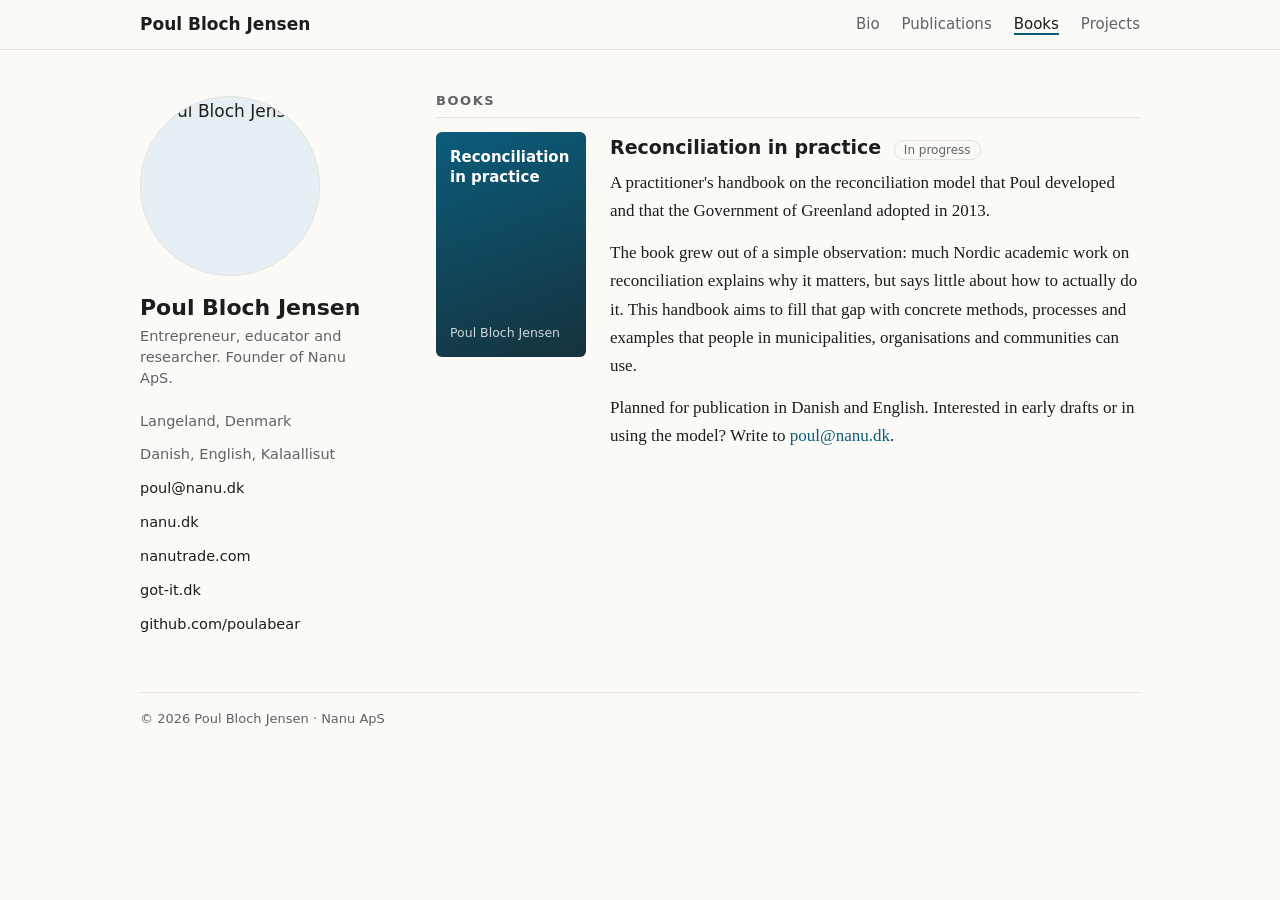
==== books.html @ 3503faa5 "Add bio site: Bio, Publications, Books, Projects" ====
<!doctype html>
<html lang="en">
<head>
<meta charset="utf-8">
<meta name="viewport" content="width=device-width, initial-scale=1">
<title>Books - Poul Bloch Jensen</title>
<meta name="description" content="Poul Bloch Jensen: Danish-Greenlandic entrepreneur, educator and researcher. Trade, reconciliation, Action Learning and practical IT and AI.">
<link rel="stylesheet" href="style.css">
</head>
<body>
<header class="topbar"><div class="in">
  <a class="brand" href="index.html">Poul Bloch Jensen</a>
  <nav><a href="index.html">Bio</a><a href="publications.html">Publications</a><a href="books.html" class="active">Books</a><a href="projects.html">Projects</a></nav>
</div></header>
<div class="wrap">
  <aside>
    <img class="avatar" src="https://github.com/poulabear.png?size=360" alt="Poul Bloch Jensen">
    <h1>Poul Bloch Jensen</h1>
    <p class="role">Entrepreneur, educator and researcher. Founder of Nanu ApS.</p>
    <ul class="meta">
      <li>Langeland, Denmark</li>
      <li>Danish, English, Kalaallisut</li>
      <li><a href="mailto:poul@nanu.dk">poul@nanu.dk</a></li>
      <li><a href="https://nanu.dk">nanu.dk</a></li>
      <li><a href="https://nanutrade.com">nanutrade.com</a></li>
      <li><a href="https://got-it.dk">got-it.dk</a></li>
      <li><a href="https://github.com/poulabear">github.com/poulabear</a></li>
    </ul>
  </aside>
  <main>
    <h2>Books</h2>
    <div class="book">
      <div class="cover">Reconciliation in practice<small>Poul Bloch Jensen</small></div>
      <div>
        <h3 class="ui" style="margin:0 0 6px;font-size:19px">Reconciliation in practice <span class="status">In progress</span></h3>
        <p>A practitioner's handbook on the reconciliation model that Poul developed and that the Government of Greenland adopted in 2013.</p>
        <p>The book grew out of a simple observation: much Nordic academic work on reconciliation explains why it matters, but says little about how to actually do it. This handbook aims to fill that gap with concrete methods, processes and examples that people in municipalities, organisations and communities can use.</p>
        <p>Planned for publication in Danish and English. Interested in early drafts or in using the model? Write to <a href="mailto:poul@nanu.dk">poul@nanu.dk</a>.</p>
      </div>
    </div>
  </main>
  <footer>&copy; 2026 Poul Bloch Jensen &middot; Nanu ApS</footer>
</div>
</body>
</html>
---- style.css ----
:root{
  --bg:#fbfaf7; --text:#1d1d1f; --muted:#5f6368; --line:#e4e1da;
  --accent:#0b5c7a; --accent-soft:#e6f0f4; --card:#ffffff;
}
@media (prefers-color-scheme: dark){
  :root{ --bg:#16181a; --text:#e8e6e1; --muted:#a3a7ab; --line:#2c2f33;
    --accent:#6cb6d4; --accent-soft:#1f2b31; --card:#1d2023; }
}
*{box-sizing:border-box}
body{margin:0;background:var(--bg);color:var(--text);
  font:17px/1.65 Georgia,"Iowan Old Style","Times New Roman",serif}
a{color:var(--accent);text-decoration:none;border-bottom:1px solid transparent}
a:hover{border-bottom-color:var(--accent)}
.ui{font-family:system-ui,-apple-system,"Segoe UI",sans-serif}

/* top navigation */
.topbar{border-bottom:1px solid var(--line);background:var(--bg);position:sticky;top:0;z-index:5}
.topbar .in{max-width:1040px;margin:0 auto;padding:14px 20px;display:flex;align-items:center;justify-content:space-between;gap:16px;flex-wrap:wrap}
.brand{font:600 17px system-ui,-apple-system,"Segoe UI",sans-serif;color:var(--text)}
.brand:hover{border:0}
nav{display:flex;gap:22px;font:15px system-ui,-apple-system,"Segoe UI",sans-serif}
nav a{color:var(--muted)}
nav a.active{color:var(--text);border-bottom:2px solid var(--accent)}

.wrap{max-width:1040px;margin:0 auto;padding:40px 20px;display:grid;
  grid-template-columns:240px 1fr;gap:56px}
aside{position:sticky;top:96px;align-self:start;font-family:system-ui,-apple-system,"Segoe UI",sans-serif}
.avatar{width:180px;height:180px;border-radius:50%;object-fit:cover;
  background:var(--accent-soft);display:block;border:1px solid var(--line)}
aside h1{font:600 22px/1.25 system-ui,-apple-system,"Segoe UI",sans-serif;margin:18px 0 4px}
.role{color:var(--muted);font-size:14.5px;line-height:1.45;margin:0 0 16px}
.meta{list-style:none;padding:0;margin:0;font-size:14.5px}
.meta li{padding:5px 0;color:var(--muted)}
.meta a{color:var(--text)}

main h2{font:600 13px/1 system-ui,-apple-system,"Segoe UI",sans-serif;letter-spacing:.12em;
  text-transform:uppercase;color:var(--muted);margin:44px 0 14px;padding-bottom:10px;border-bottom:1px solid var(--line)}
main h2:first-child{margin-top:4px}
p{margin:0 0 14px}
.grid{display:grid;grid-template-columns:repeat(2,1fr);gap:14px}
.card{background:var(--card);border:1px solid var(--line);border-radius:10px;padding:18px 20px}
.card h3{font:600 16px/1.3 system-ui,-apple-system,"Segoe UI",sans-serif;margin:0 0 6px}
.card p{font-size:15.5px;margin:0}
.card .tag{font:12px system-ui,sans-serif;color:var(--muted);margin-bottom:8px;display:block}
.card .links{font:14px system-ui,sans-serif;margin-top:10px}
.callout{background:var(--accent-soft);border-left:3px solid var(--accent);padding:16px 20px;border-radius:6px}
.list{list-style:none;padding:0;margin:0}
.list li{display:grid;grid-template-columns:90px 1fr;gap:14px;padding:10px 0;border-bottom:1px dashed var(--line)}
.list b{font:600 14px/1.65 system-ui,sans-serif;color:var(--muted)}
.list em{color:var(--muted)}
.status{font:12px system-ui,sans-serif;border:1px solid var(--line);border-radius:999px;padding:2px 9px;margin-left:6px;color:var(--muted);white-space:nowrap}
.tools{display:flex;flex-wrap:wrap;gap:8px;margin-top:8px}
.tools span{font:13px system-ui,sans-serif;border:1px solid var(--line);border-radius:999px;padding:4px 11px;background:var(--card)}
.book{display:grid;grid-template-columns:150px 1fr;gap:24px;align-items:start}
.cover{aspect-ratio:2/3;border-radius:6px;background:linear-gradient(160deg,#0b5c7a,#16323d);color:#fff;
  padding:16px 14px;font:600 15px/1.3 system-ui,sans-serif;display:flex;flex-direction:column;justify-content:space-between}
.cover small{font-weight:400;opacity:.8}
footer{grid-column:1/-1;color:var(--muted);font:13px system-ui,sans-serif;border-top:1px solid var(--line);padding-top:18px}

@media (max-width:760px){
  .wrap{grid-template-columns:1fr;gap:24px;padding:28px 16px}
  .topbar .in{padding:12px 16px}
  nav{gap:16px}
  aside{position:static;text-align:center}
  .avatar{margin:0 auto;width:140px;height:140px}
  .grid{grid-template-columns:1fr}
  .list li{grid-template-columns:64px 1fr}
  .book{grid-template-columns:110px 1fr;gap:16px}
}
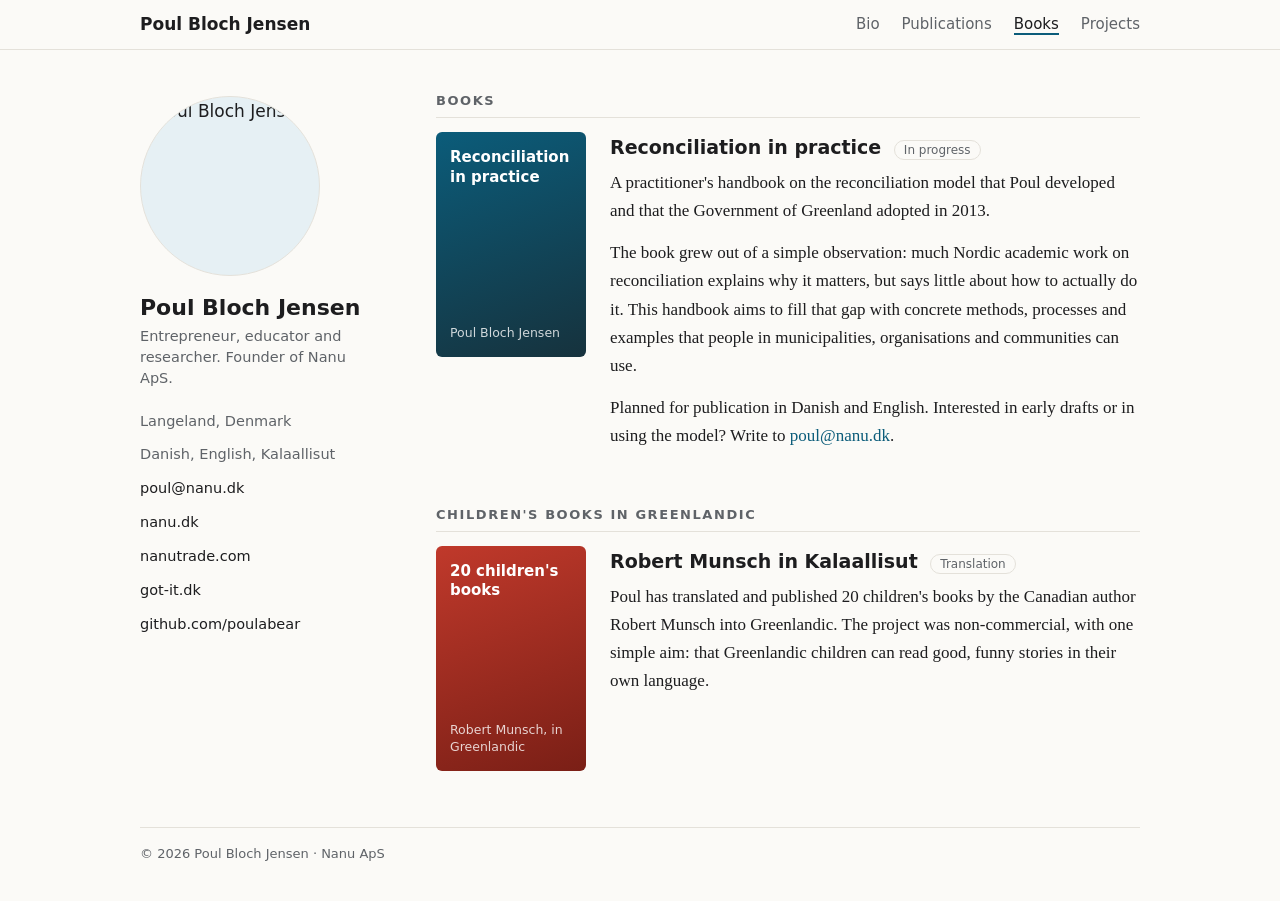
==== commit 69eee973: "Add 1996 spell checker and Greenlandic children's books" ====
--- a/books.html
+++ b/books.html
@@ -38,6 +38,15 @@
         <p>Planned for publication in Danish and English. Interested in early drafts or in using the model? Write to <a href="mailto:poul@nanu.dk">poul@nanu.dk</a>.</p>
       </div>
     </div>
+
+    <h2>Children's books in Greenlandic</h2>
+    <div class="book">
+      <div class="cover" style="background:linear-gradient(160deg,#c0392b,#7a1f16)">20 children's books<small>Robert Munsch, in Greenlandic</small></div>
+      <div>
+        <h3 class="ui" style="margin:0 0 6px;font-size:19px">Robert Munsch in Kalaallisut <span class="status">Translation</span></h3>
+        <p>Poul has translated and published 20 children's books by the Canadian author Robert Munsch into Greenlandic. The project was non-commercial, with one simple aim: that Greenlandic children can read good, funny stories in their own language.</p>
+      </div>
+    </div>
   </main>
   <footer>&copy; 2026 Poul Bloch Jensen &middot; Nanu ApS</footer>
 </div>
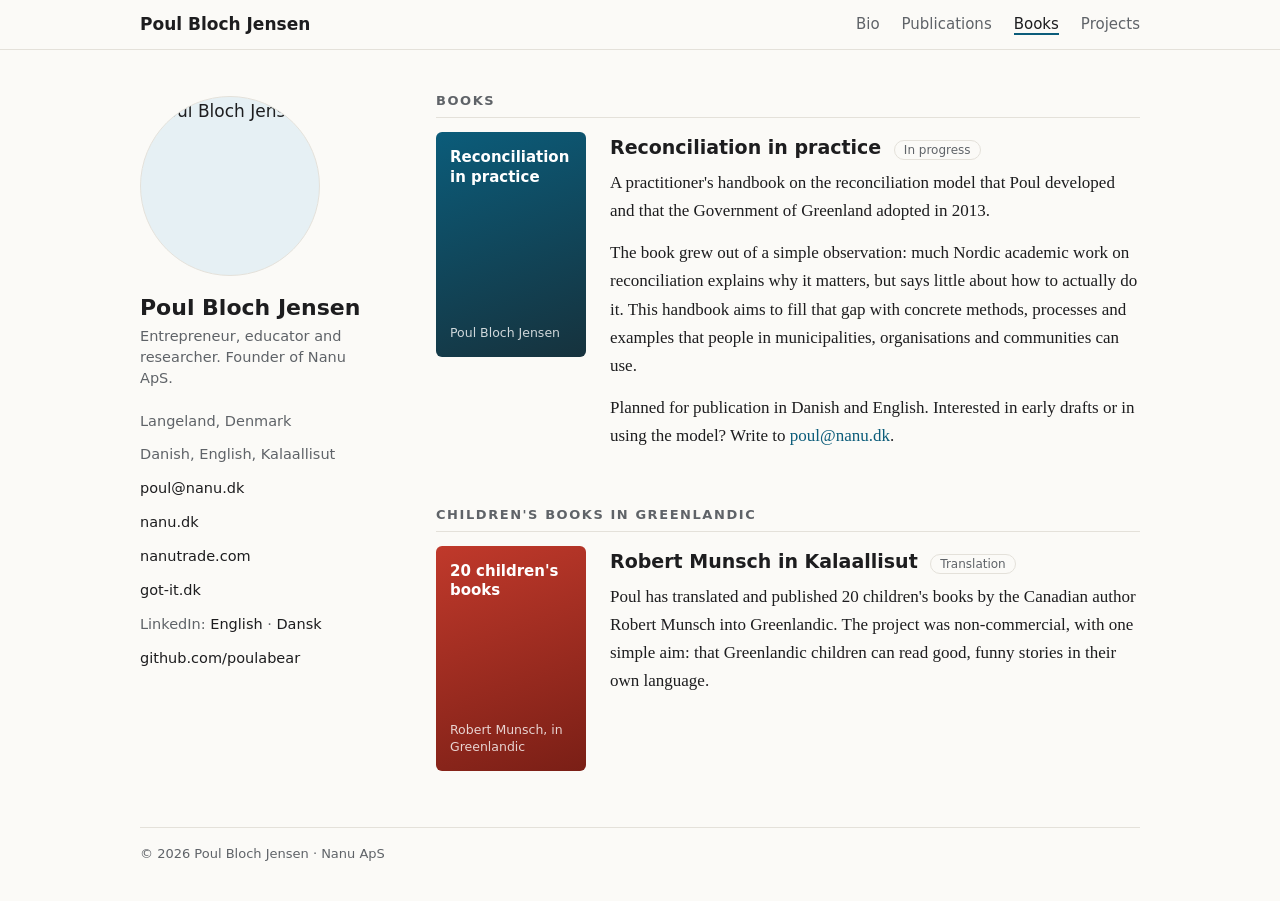
==== commit 8aca38a3: "Add LinkedIn links (EN/DA) and share preview tags" ====
--- a/books.html
+++ b/books.html
@@ -5,6 +5,10 @@
 <meta name="viewport" content="width=device-width, initial-scale=1">
 <title>Books - Poul Bloch Jensen</title>
 <meta name="description" content="Poul Bloch Jensen: Danish-Greenlandic entrepreneur, educator and researcher. Trade, reconciliation, Action Learning and practical IT and AI.">
+<meta property="og:type" content="profile">
+<meta property="og:title" content="Poul Bloch Jensen">
+<meta property="og:description" content="Danish-Greenlandic entrepreneur, educator and researcher. Trade, reconciliation, Action Learning and practical IT and AI.">
+<meta property="og:url" content="https://poulabear.github.io/">
 <link rel="stylesheet" href="style.css">
 </head>
 <body>
@@ -24,6 +28,7 @@
       <li><a href="https://nanu.dk">nanu.dk</a></li>
       <li><a href="https://nanutrade.com">nanutrade.com</a></li>
       <li><a href="https://got-it.dk">got-it.dk</a></li>
+      <li>LinkedIn: <a href="https://www.linkedin.com/in/poulblochjensen?locale=en_US">English</a> &middot; <a href="https://www.linkedin.com/in/poulblochjensen?locale=da_DK">Dansk</a></li>
       <li><a href="https://github.com/poulabear">github.com/poulabear</a></li>
     </ul>
   </aside>
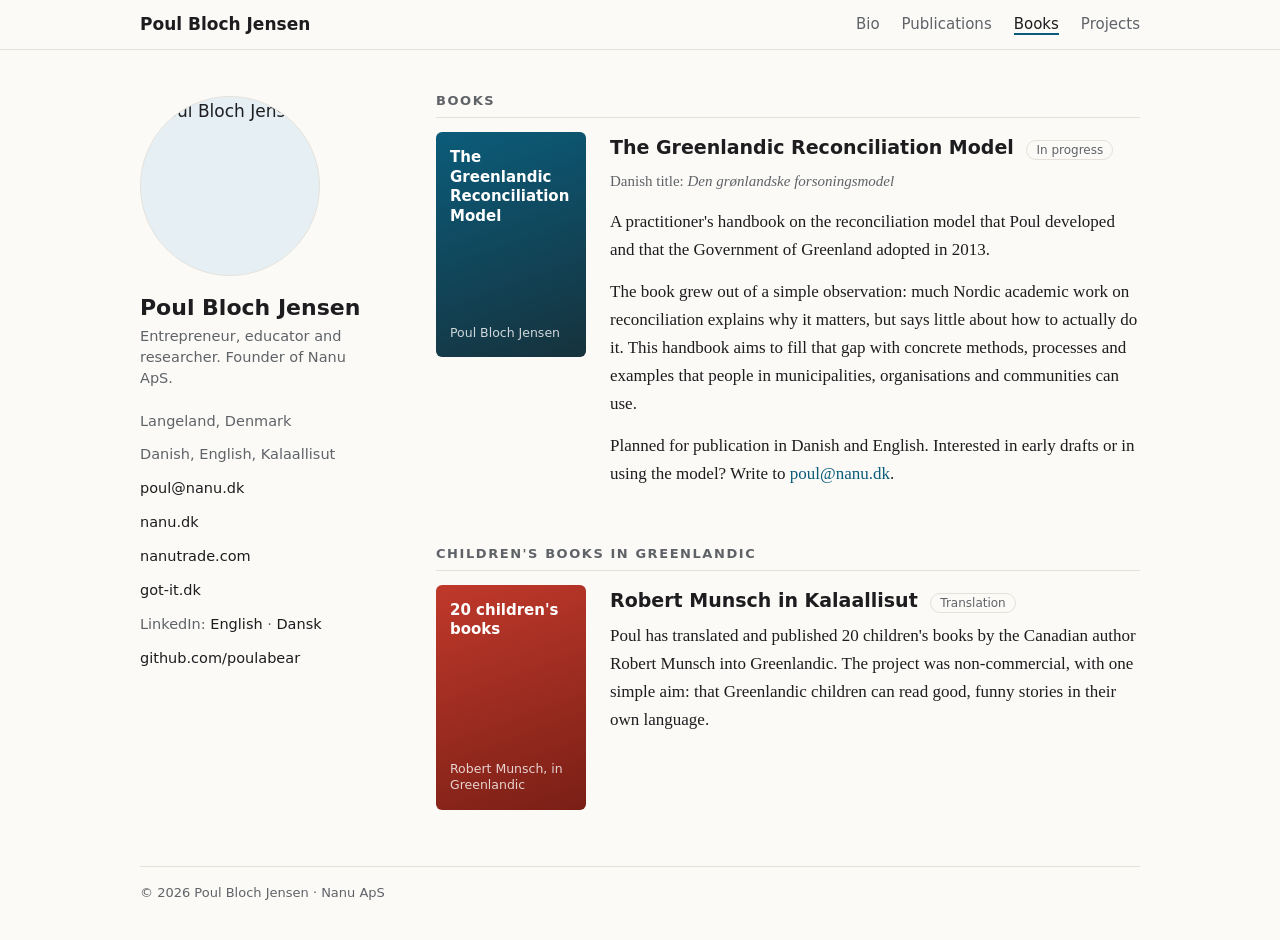
==== commit 1984c671: "Add years, Sermit, Innovationsskolen link, Facilitatortraef, book title" ====
--- a/books.html
+++ b/books.html
@@ -35,9 +35,10 @@
   <main>
     <h2>Books</h2>
     <div class="book">
-      <div class="cover">Reconciliation in practice<small>Poul Bloch Jensen</small></div>
+      <div class="cover">The Greenlandic Reconciliation Model<small>Poul Bloch Jensen</small></div>
       <div>
-        <h3 class="ui" style="margin:0 0 6px;font-size:19px">Reconciliation in practice <span class="status">In progress</span></h3>
+        <h3 class="ui" style="margin:0 0 6px;font-size:19px">The Greenlandic Reconciliation Model <span class="status">In progress</span></h3>
+        <p style="color:var(--muted);font-size:15px">Danish title: <i>Den grønlandske forsoningsmodel</i></p>
         <p>A practitioner's handbook on the reconciliation model that Poul developed and that the Government of Greenland adopted in 2013.</p>
         <p>The book grew out of a simple observation: much Nordic academic work on reconciliation explains why it matters, but says little about how to actually do it. This handbook aims to fill that gap with concrete methods, processes and examples that people in municipalities, organisations and communities can use.</p>
         <p>Planned for publication in Danish and English. Interested in early drafts or in using the model? Write to <a href="mailto:poul@nanu.dk">poul@nanu.dk</a>.</p>
